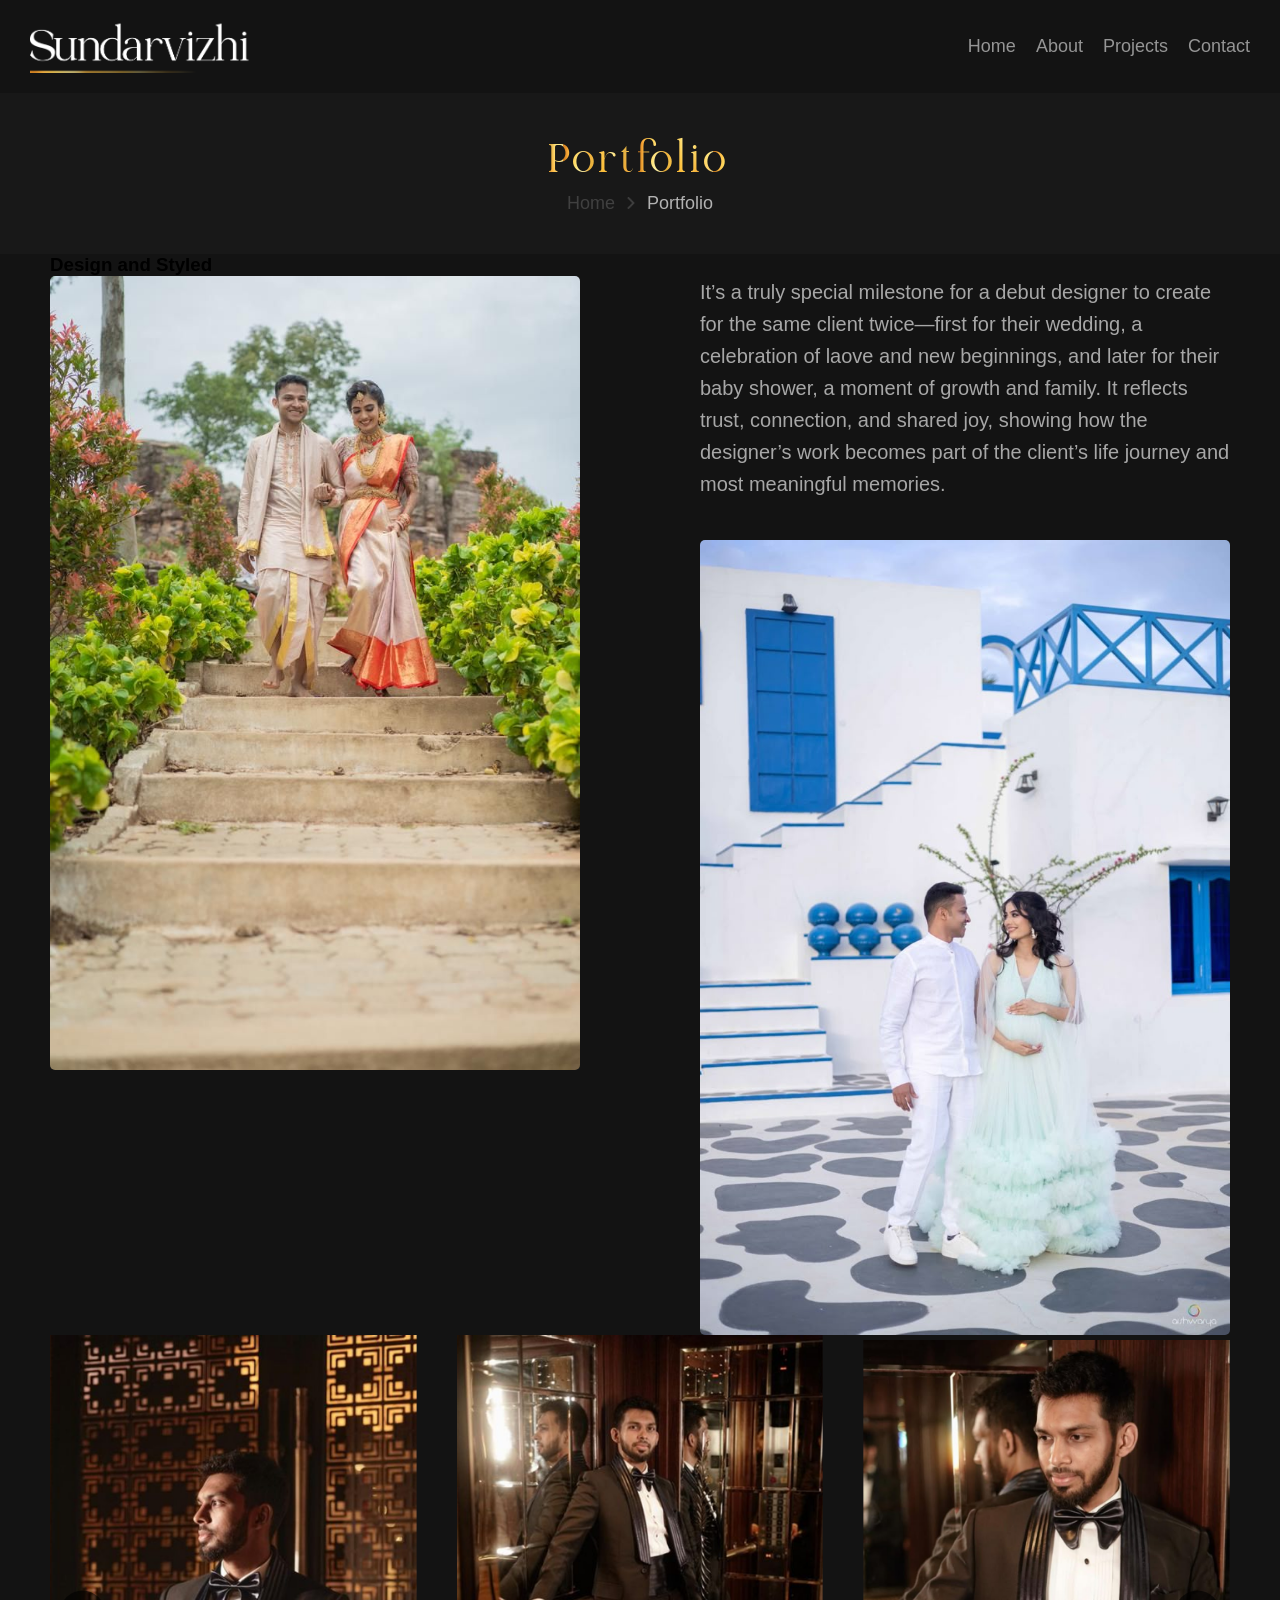
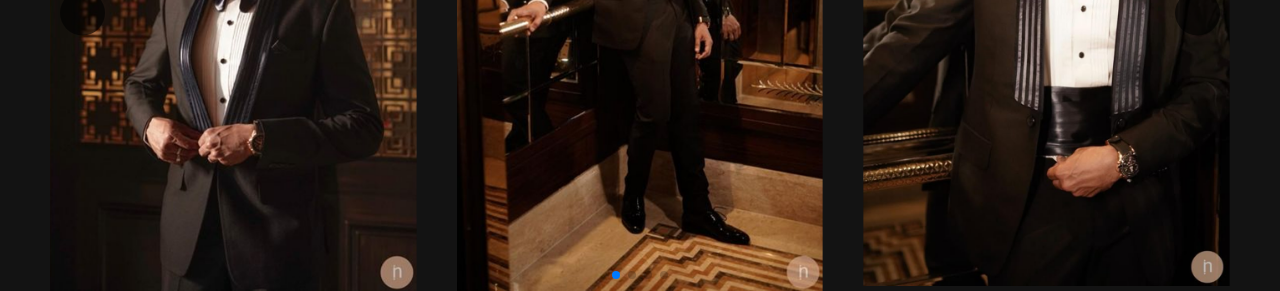
==== Portfolio.html @ bf9a698c "initial commit" ====
<!DOCTYPE html>
<html lang="en">
<head>
    <meta charset="UTF-8">
    <meta name="viewport" content="width=device-width, initial-scale=1.0">
    <title>Document</title>
     <link rel="stylesheet" href="https://cdn.jsdelivr.net/npm/swiper@11/swiper-bundle.min.css" />
    <link rel="stylesheet" href="css/style.css">
    <link rel="stylesheet" href="css/portfolio.css">
</head>
<body>
     <header>
            <div class="header-inner">
                <!-- Logo -->
                <div class="logo">
                    <div class="img-wrapper">
                        <img src="images/Logo.png" alt="Sundarvizhi">
                    </div>
                </div>

                <!-- NavBar -->
                 <div class="navbar">
                    <nav>
                        <ul>
                            <li><a href="">Home</a></li>
                            <li><a href="">About</a></li>
                            <li><a href="">Projects</a></li>
                            <li><a href="">Contact</a></li>
                        </ul>
                    </nav>
                 </div>
            </div>

    </header>

    <div class="breadcrumbs-wrapper">
        <div class="container">
            <h2 class="breadcrumb-title">Portfolio</h2>
            <div class="breadcrumbs-nav">
                <ul>
                    <li><a href="">Home</a></li>
                    <li><img src="images/right.png" width="12px"></li>
                    <li><a href="" class="active">Portfolio</a></li>
                </ul>
            </div>
        </div>
    </div>

    <div class="portfolio-page">
        <div class="container">
            <div class="design-and-styed">
                <div class="portfolio-header">
                    <h3>Design and Styled</h3>
                    <div class="cilent-box wedd-and-babyshower">
                        <div class="image-grid">
                            <div class="image-column">
                                <img src="images/Design-Styled/Wed-1.JPG" alt="">
                            </div>
                            <div class="image-column">
                                <div class="content">
                                    <p>It’s a truly special milestone for a debut designer to create for the same client twice—first for their wedding, a celebration of laove and new beginnings, and later for their baby shower, a moment of growth and family. It reflects trust, connection, and shared joy, showing how the designer’s work becomes part of the client’s life journey and most meaningful memories.</p>
                                </div>
                                <img src="images/Design-Styled/babyshower.JPG" alt="">
                            </div>
                        </div>
                    </div>
                    <div class="cilent-image-slider">
                        <div class="cilent-slider-inner">
                            <div class="cilent-slider">
                                <div class="swiper-wrapper">
                                    <div class="swiper-slide">
                                        <img src="images/Design-Styled/SET-1-1.png" alt="">
                                    </div>
                                    <div class="swiper-slide">
                                        <img src="images/Design-Styled/SET-1-2.png" alt="">
                                    </div>
                                    <div class="swiper-slide">
                                        <img src="images/Design-Styled/SET-1-3.png" alt="">
                                    </div>

                                    <div class="swiper-slide">
                                        <img src="images/Design-Styled/SET-2-1.png" alt="">
                                    </div>
                                    <div class="swiper-slide">
                                        <img src="images/Design-Styled/SET-2-2.png" alt="">
                                    </div>
                                    <div class="swiper-slide">
                                        <img src="images/Design-Styled/SET-2-3.png" alt="">
                                    </div>
                                    
                                    <div class="swiper-slide">
                                        <img src="images/Design-Styled/SET-3-1.png" alt="">
                                    </div>
                                    <div class="swiper-slide">
                                        <img src="images/Design-Styled/SET-3-2.png" alt="">
                                    </div>
                                    <div class="swiper-slide">
                                        <img src="images/Design-Styled/SET-3-3.png" alt="">
                                    </div>

                                    <div class="swiper-slide">
                                        <img src="images/Design-Styled/SET-4-1.png" alt="">
                                    </div>
                                    <div class="swiper-slide">
                                        <img src="images/Design-Styled/SET-4-2.png" alt="">
                                    </div>
                                    <div class="swiper-slide">
                                        <img src="images/Design-Styled/SET-4-3.png" alt="">
                                    </div>
                                </div>
                        

                                <!-- Pagination -->
                                <div class="swiper-pagination"></div>

                                <!-- Navigation arrows -->
                                <div class="custom-prev"></div>
                                <div class="custom-next"></div>

                        </div>
                    </div>
                    </div>
                </div>
            </div>
        </div>
    </div>

<script src="https://cdn.jsdelivr.net/npm/swiper@11/swiper-bundle.min.js"></script>
<script>

const swiper = new Swiper(".cilent-slider", {
    loop: true,
    spaceBetween: 40,
    slidesPerView: 3, 
     slidesPerGroup: 3, 

    pagination: {
        el: ".swiper-pagination",
        clickable: true,
    },
    navigation: {
        nextEl: ".custom-next",
        prevEl: ".custom-prev",
    },
});
</script>
</body>
</html>
---- css/style.css ----
/* ------- Font Importing ------- */

/* Olivera */
@font-face {
    font-family: 'Olivera';
    src: url('/Fonts/Olivera.woff2') format('woff2'),
        url('/Fonts/Olivera.woff') format('woff');
    font-weight: normal;
    font-style: normal;
    font-display: swap;
}

/* Inter */
@import url('https://fonts.googleapis.com/css2?family=Inter:ital,opsz,wght@0,14..32,100..900;1,14..32,100..900&family=Plus+Jakarta+Sans:ital,wght@0,200..800;1,200..800&display=swap');

@import url('https://fonts.googleapis.com/css2?family=Raleway:ital,wght@0,100..900;1,100..900&display=swap');
/* ----- Root Variable ----- */
:root{
  --primary-color:#131313;
  --secondary-color:#F4B03D;
    --primary-font:"Raleway", sans-serif;
  --secondary-font:'Olivera';
}


/* ------ Overall Style ------ */

*{
  margin: 0;
  padding: 0;
  box-sizing: border-box;
}

body{
  font-family: var(--primary-font);
  margin: 0;
  padding: 0;
  background-color: var(--primary-color);
}
img{
    display: block;
    margin: 0 auto;
    max-width: 100%;
}
.heading {
    font-size: 80px;
    font-family: var(--secondary-font);
    text-align: center;
    color: #f5f5f5;
    font-weight: 100;
    letter-spacing: 2px;
}
.container{
    max-width: 1420px;
    padding: 0px 50px;
    margin: 0 auto;
}

/* ----- Header -----*/
.hero-section{
    position: relative;
}
.hero-section:before{
    content: '';
    background-color: #303030;
    width: 50%;
    height: 80vh;
    border-radius: 50%;
    position: absolute;
    top: 0;
    left: 50%;
    filter: blur(300px);
    transform: translateX(-50%);
}
.logo {
    width: 220px;
}
.header-inner {
    display: flex;
    justify-content: space-between;
    align-items: center;
    padding: 20px 30px;
}
.navbar ul {
    display: flex;
    gap: 20px;
    margin: 0;
    padding: 0;
    list-style: none;
}
.navbar ul li a {
    display: inline-block;
    text-decoration: none;
    color: #959595;
    font-size:18px;
    font-weight: 400;   
}
.navbar ul li a:hover{
    color: #fff;
}
.hero-content {
    text-align: center;
    padding: 40px 0px;
    font-family: var(--secondary-font);
    color:#fff;
    position: relative;
}
.hero-content h3{
    font-size:92px;
    letter-spacing:5px;
    font-weight:lighter;
    color:#e5e5e5;
}
.hero-content h1{
    font-size: 140px;
    letter-spacing: 5px;
    font-weight: lighter;
    background-image: url(../images/text-bg.png);
    background-size: cover;
    background-position: center;
    -webkit-background-clip: text;
    color: transparent;
    margin-top: -15px;
    margin-bottom: -15px;
    font-weight:lighter;
}
.hero-content h2{
    font-size:52px;
    letter-spacing:5px;
    font-weight:lighter;
    color:#e5e5e5;  
    font-weight:lighter;
}

.hero-image{
    position: relative;
}
.grid-container {
  display: flex;
  flex-wrap: wrap;
  padding: 0 4px;
  position: relative;
  z-index: 3;
}
.column {
  flex: 20%;
  max-width: 25%;
  padding: 5px 8px;
}
.column img {
  margin-top: 8px;
  vertical-align: middle;
  width: 100%;
}
.hero-image img {
    border-radius: 10px;
}
.hero-image .grid-container .column:first-child {
    padding-top: 100px;
}
.hero-image .grid-container .column:nth-child(3) {
    padding-top: 130px;
}
.hero-image .grid-container .column:nth-child(4) {
    padding-top: 30px;
}
.hero-image {
    padding-top: 100px;
}
.hero-pattern-one {
    position: absolute;
    top: 0%;
    left: 0;
}
.hero-pattern-two {
    position: absolute;
    top: 0;
    right: 0;
}


/* Portfolio */
.portfolio{
    background-image: url('../images/portfolio-bg.png');
    background-position: 100% 5%;
    background-repeat: no-repeat;
    background-size: cover;
    padding: 60px 0px;
}
.portfolio-tab {
    padding-top: 50px;
}
.tabs {
  display: flex;
  gap: 10px;
  margin-bottom: 20px;
  justify-content: center;
}
.tab-btn {
  padding: 10px 20px;
  border: none;
  background: #ddd;
  cursor: pointer;
  transition: 0.3s;
  border-radius: 4px;
}
.tab-btn.active {
  background: #333;
  color: #fff;
}
.tab-content {
  display: none;
  padding: 20px;
  background: #f7f7f7;
  border-radius: 4px;
}
.tab-content.active {
  display: block;
}
/* Custom Arrows */
.custom-prev,
.custom-next {
  position: absolute;
  top: 50%;
  transform: translateY(-50%);
  background: rgba(0,0,0,0.6);
  color: #fff;
  font-size: 30px;
  width: 45px;
  height: 45px;
  border-radius: 50%;
  display: flex;
  justify-content: center;
  align-items: center;
  cursor: pointer;
  z-index: 10;
}

.custom-prev { left: 10px; }
.custom-next { right: 10px; }

.custom-prev:hover,
.custom-next:hover {
  background: rgba(0,0,0,0.8);
}
---- css/portfolio.css ----
.breadcrumbs-wrapper {
    padding: 40px 0px;
    background-color: #181818;
    text-align: center;
}
.breadcrumb-title{
    font-family: var(--secondary-font);
    font-size: 50px;
    letter-spacing: 5px;
    font-weight: lighter;
    background-image: url(../images/text-bg.png);
    background-size: contain;
    background-position: 60% 0%;
    -webkit-background-clip: text;
    color: transparent;
    font-weight:lighter;
}
.breadcrumbs-nav ul {
    display: flex;
    justify-content: center;
    align-items: center;
    gap: 10px;
    margin: 0;
    padding: 0;
    padding-top: 10px;
    list-style: none;
}
.breadcrumbs-nav ul li a {
    display: inline-block;
    text-decoration: none;
    color: #404040;
    font-size:18px;
    font-weight: 300;  
}
.breadcrumbs-nav ul li a.active{
    color: #b2b2b2;
    cursor:auto;
}

.image-grid{
    display: flex;
    flex-wrap: wrap;
    position: relative;
    z-index: 3;
    width: 100%;
    gap: 120px;
}
.wedd-and-babyshower .image-column{
    flex: calc(50% - 120px);
}
.image-column img{
    border-radius: 5px;
}
.content p{
    font-size: 20px;
    line-height: 32px;
    color: #A7A7A7;
    font-weight: 300;
    padding-bottom: 40px;
}
.cilent-image-slider{
    position: relative;
}
.cilent-slider{
    overflow: hidden;
}
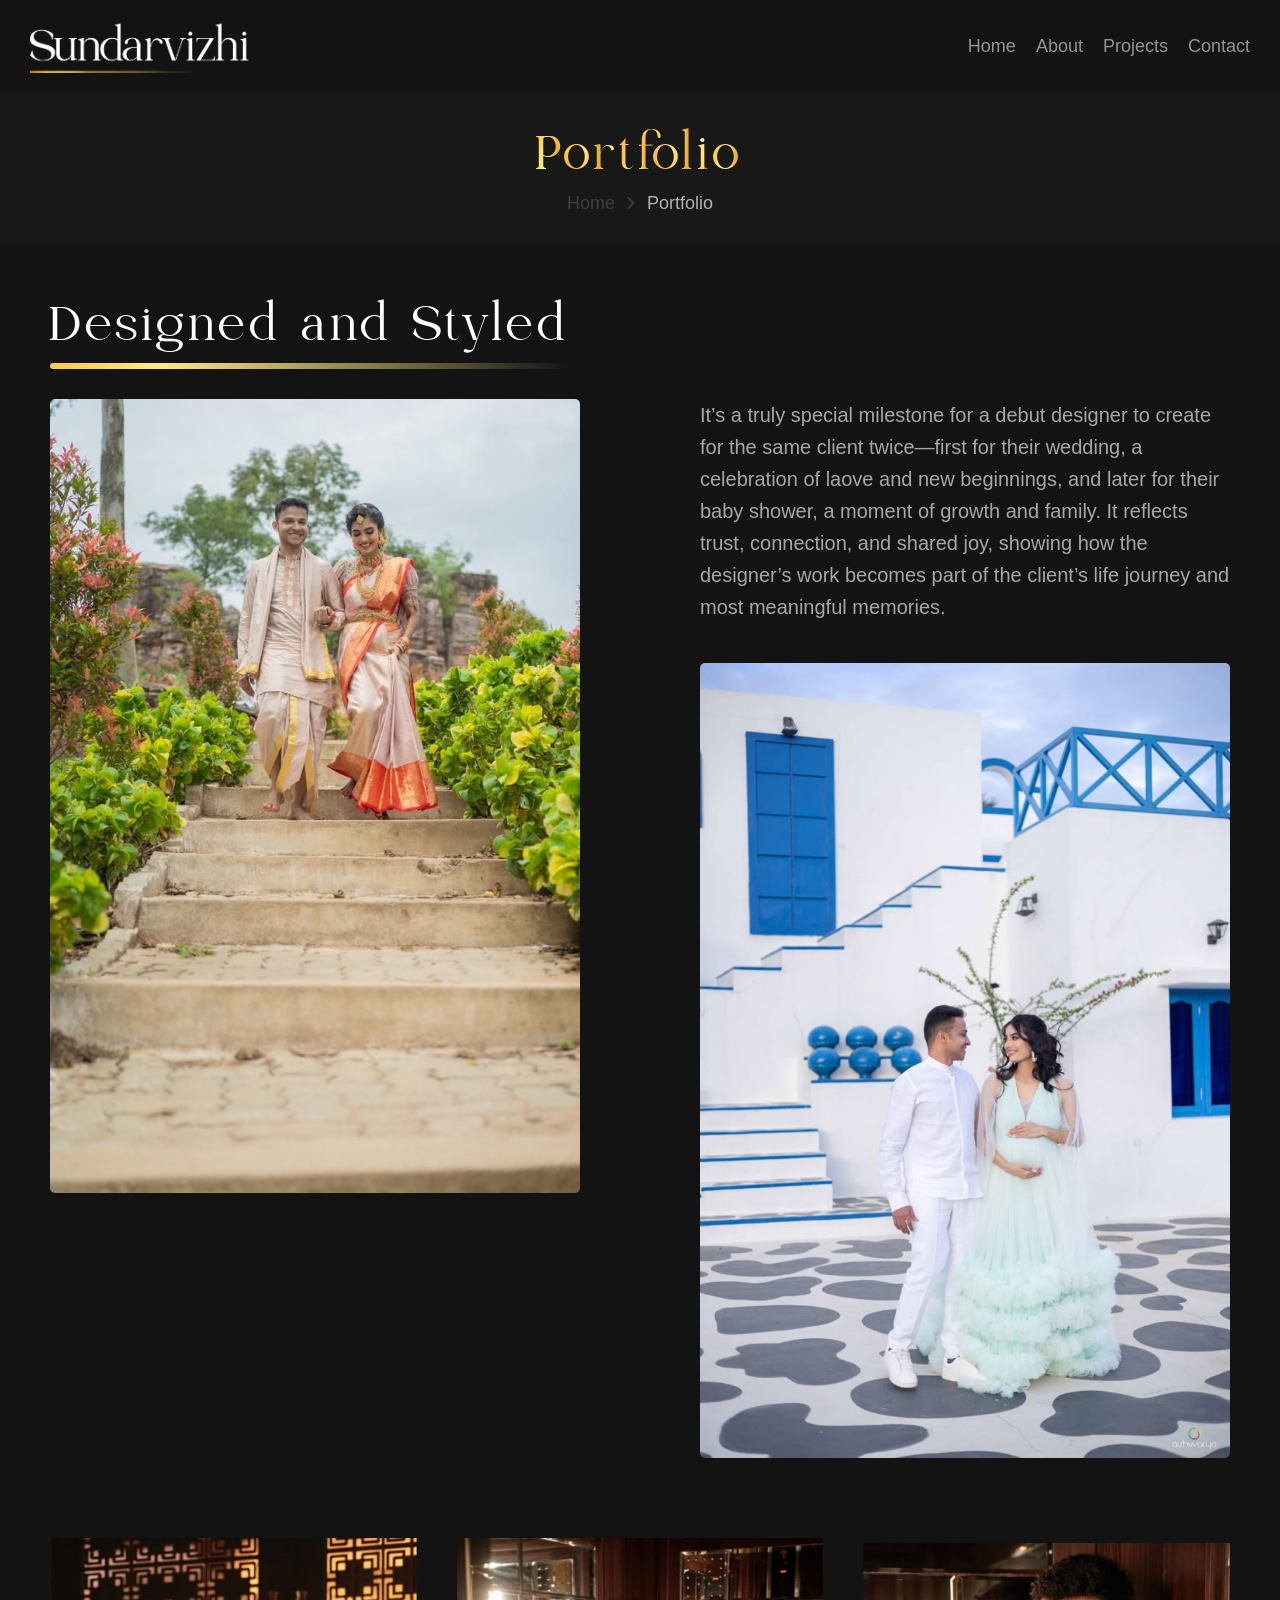
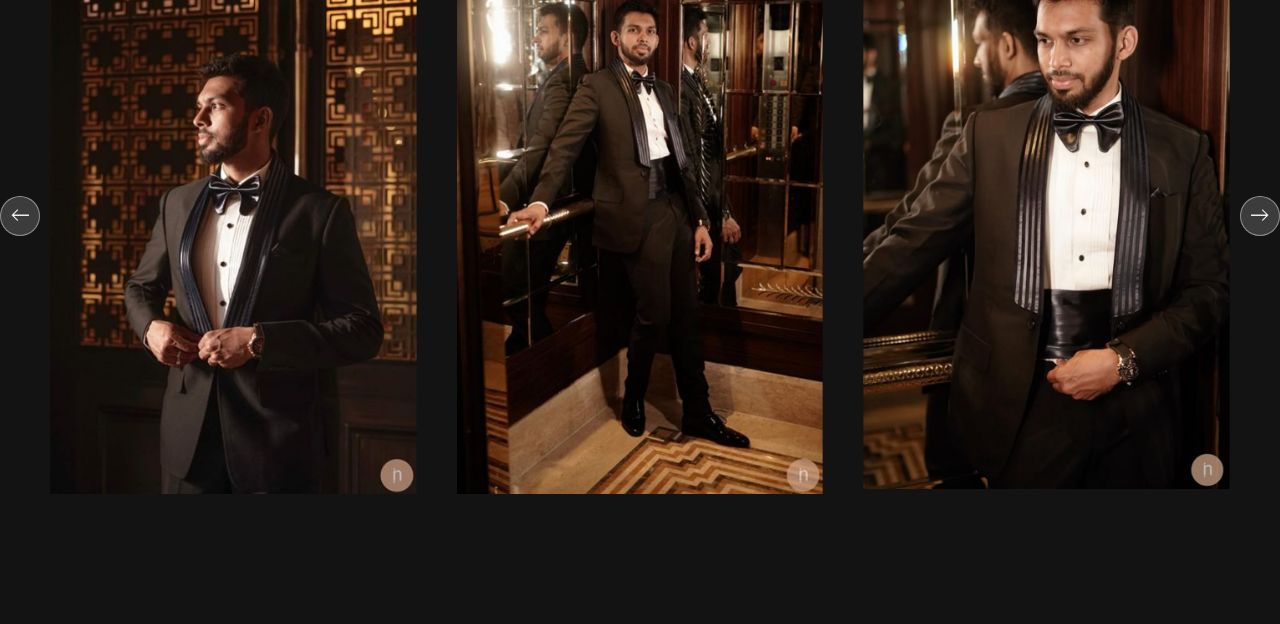
==== commit a723a3f2: "second commit" ====
--- a/Portfolio.html
+++ b/Portfolio.html
@@ -32,15 +32,16 @@
             </div>
 
     </header>
+    
 
     <div class="breadcrumbs-wrapper">
         <div class="container">
             <h2 class="breadcrumb-title">Portfolio</h2>
             <div class="breadcrumbs-nav">
                 <ul>
-                    <li><a href="">Home</a></li>
+                    <li><a href="index.html">Home</a></li>
                     <li><img src="images/right.png" width="12px"></li>
-                    <li><a href="" class="active">Portfolio</a></li>
+                    <li><a href="Portfolio.html" class="active">Portfolio</a></li>
                 </ul>
             </div>
         </div>
@@ -48,9 +49,9 @@
 
     <div class="portfolio-page">
         <div class="container">
-            <div class="design-and-styed">
+            <div class="design-and-styed" id="design-and-styed">
                 <div class="portfolio-header">
-                    <h3>Design and Styled</h3>
+                    <h3>Designed and Styled</h3>
                     <div class="cilent-box wedd-and-babyshower">
                         <div class="image-grid">
                             <div class="image-column">
@@ -65,7 +66,8 @@
                         </div>
                     </div>
                     <div class="cilent-image-slider">
-                        <div class="cilent-slider-inner">
+                        <div class="container">
+                            <div class="cilent-slider-inner">
                             <div class="cilent-slider">
                                 <div class="swiper-wrapper">
                                     <div class="swiper-slide">
@@ -110,20 +112,39 @@
                                 </div>
                         
 
-                                <!-- Pagination -->
-                                <div class="swiper-pagination"></div>
 
-                                <!-- Navigation arrows -->
-                                <div class="custom-prev"></div>
-                                <div class="custom-next"></div>
+                                
 
+                            </div>
+                            <!-- Navigation arrows -->
+                                <div class="custom-button-next">
+                                    <img src="images/right-arrow.png" alt="">
+                                </div>
+                                <div class="custom-button-prev">
+                                    <img src="images/left-arrow.png" alt="">
+                                </div>
                         </div>
-                    </div>
+                        </div>
                     </div>
                 </div>
             </div>
         </div>
     </div>
+
+    <footer style="display: none;">
+        <div class="container">
+            <div class="footer-inner">
+                <div class="footer-logo">
+                    <img src="images/Logo.png" alt="logo">
+                </div>
+                <div class="footer-menu">
+                    <ul>
+                        <li><a href="index.html">Home</a></li>
+                    </ul>
+                </div>
+            </div>
+        </div>
+    </footer>
 
 <script src="https://cdn.jsdelivr.net/npm/swiper@11/swiper-bundle.min.js"></script>
 <script>
@@ -139,8 +160,8 @@
         clickable: true,
     },
     navigation: {
-        nextEl: ".custom-next",
-        prevEl: ".custom-prev",
+        nextEl: ".custom-button-next",
+        prevEl: ".custom-button-prev",
     },
 });
 </script>
--- a/css/style.css
+++ b/css/style.css
@@ -18,7 +18,7 @@
 :root{
   --primary-color:#131313;
   --secondary-color:#F4B03D;
-    --primary-font:"Raleway", sans-serif;
+  --primary-font:"Raleway", sans-serif;
   --secondary-font:'Olivera';
 }
 
@@ -29,6 +29,7 @@
   margin: 0;
   padding: 0;
   box-sizing: border-box;
+  scroll-behavior: smooth;
 }
 
 body{
@@ -165,7 +166,7 @@
     padding-top: 30px;
 }
 .hero-image {
-    padding-top: 100px;
+    padding: 100px 0px;
 }
 .hero-pattern-one {
     position: absolute;
@@ -177,69 +178,133 @@
     top: 0;
     right: 0;
 }
+/* ----- About Me ----- */
+.about-section {
+    padding: 100px 0px;
+    background-color: #202020;
+}
+.about-inner {
+    display: flex;
+    gap: 50px;
+}
+.about-image{
+    flex:40%
+}
+.about-content{
+    flex:60%;
+}
+.about-content p{
+    font-size:18px;
+    line-height:28px;
+    color:#959595;
+    margin-bottom:10px;
+}
+.about-content h3{
+    text-align:left;
+}
+.about-content h4{
+    font-size: 22px;
+    color:#959595;
+    margin-bottom: 15px;
+    font-weight: 500;
+}
+.gold-text{
+    background-image: url(../images/text-bg.png);
+    background-size: cover;
+    background-position: center;
+    -webkit-background-clip: text;
+    color: transparent;
+}
+
 
 
 /* Portfolio */
 .portfolio{
-    background-image: url('../images/portfolio-bg.png');
+    background-image: url('../images/portfolio-bg-new.png');
     background-position: 100% 5%;
     background-repeat: no-repeat;
     background-size: cover;
     padding: 60px 0px;
 }
 .portfolio-tab {
-    padding-top: 50px;
+    padding-top: 40px;
 }
 .tabs {
+  font-family: var(--primary-font);
   display: flex;
   gap: 10px;
-  margin-bottom: 20px;
+  margin-bottom: 50px;
   justify-content: center;
 }
 .tab-btn {
-  padding: 10px 20px;
-  border: none;
-  background: #ddd;
+  padding: 15px 20px;
+  border: 1px solid #cccccc2a;  
+  background: #333;
+  color: #fff;
+  min-width: 150px;
+  font-family: var(--primary-font);
   cursor: pointer;
   transition: 0.3s;
-  border-radius: 4px;
+  border-radius: 25px;
 }
 .tab-btn.active {
-  background: #333;
-  color: #fff;
+  background: #ddd;
+  color: #000;
 }
 .tab-content {
   display: none;
-  padding: 20px;
-  background: #f7f7f7;
   border-radius: 4px;
+  position: relative;
+  padding: 0px 50px;
 }
 .tab-content.active {
   display: block;
 }
 /* Custom Arrows */
-.custom-prev,
-.custom-next {
+.swiper{
+  position: relative;
+}
+.custom-button-next, .custom-button-prev{
   position: absolute;
+  width: 40px;
+  height: 40px;
+  border-radius: 50%;
+  background-color: #ffffff2d;
+  border: 1px solid #ffffff6f;
+  padding: 10px;
   top: 50%;
   transform: translateY(-50%);
-  background: rgba(0,0,0,0.6);
-  color: #fff;
-  font-size: 30px;
-  width: 45px;
-  height: 45px;
-  border-radius: 50%;
-  display: flex;
-  justify-content: center;
-  align-items: center;
+  z-index: 10;
   cursor: pointer;
-  z-index: 10;
-}
-
-.custom-prev { left: 10px; }
-.custom-next { right: 10px; }
-
-.custom-prev:hover,
-.custom-next:hover {
-  background: rgba(0,0,0,0.8);
-}
+}
+.custom-button-next{
+  right: 0px;
+}
+.custom-button-prev{
+  left: -0px;
+}
+.custom-button-next img, .custom-button-prev img{
+  transform: translateY(-4px);
+}
+.explore-btn {
+    padding-top: 40px;
+    text-align: center;
+}
+.explore-btn a {
+    display: inline-flex;
+    align-items: center;
+    gap: 10px;
+    color: #959595;
+    font-size: 18px;
+    padding: 10px 20px;
+    justify-content: center;
+    border: 1px solid #959595;
+    text-decoration: none;
+    border-radius: 30px;
+}
+.explore-btn a img{
+  width: 20px;
+  margin: 0;
+  transform: translateY(1px);
+}
+
--- a/css/portfolio.css
+++ b/css/portfolio.css
@@ -1,11 +1,11 @@
 .breadcrumbs-wrapper {
-    padding: 40px 0px;
+    padding: 30px 0px;
     background-color: #181818;
     text-align: center;
 }
 .breadcrumb-title{
     font-family: var(--secondary-font);
-    font-size: 50px;
+    font-size: 60px;
     letter-spacing: 5px;
     font-weight: lighter;
     background-image: url(../images/text-bg.png);
@@ -13,6 +13,31 @@
     background-position: 60% 0%;
     -webkit-background-clip: text;
     color: transparent;
+    font-weight:lighter;
+}
+.portfolio-page{
+    padding: 50px 0px;
+}
+.portfolio-header h3{
+    display: inline-block;
+    position: relative;
+    padding-bottom: 15px;
+    margin-bottom:30px;
+}
+.portfolio-header h3:before{
+    content:'';
+    position: absolute;
+    background-image: linear-gradient( to right, #FFC74E 0%, #FFE986 21%, #ffe98600 100%);
+    width:100%;
+    height:6px;
+    bottom:0;
+    border-radius:20px;
+}
+.portfolio-header h3 {
+    font-family: var(--secondary-font);
+    font-size: 60px;
+    letter-spacing: 5px;
+    color: #fff;
     font-weight:lighter;
 }
 .breadcrumbs-nav ul {
@@ -60,6 +85,8 @@
 }
 .cilent-image-slider{
     position: relative;
+    margin: 0px -50px;
+    padding: 80px 0px;
 }
 .cilent-slider{
     overflow: hidden;
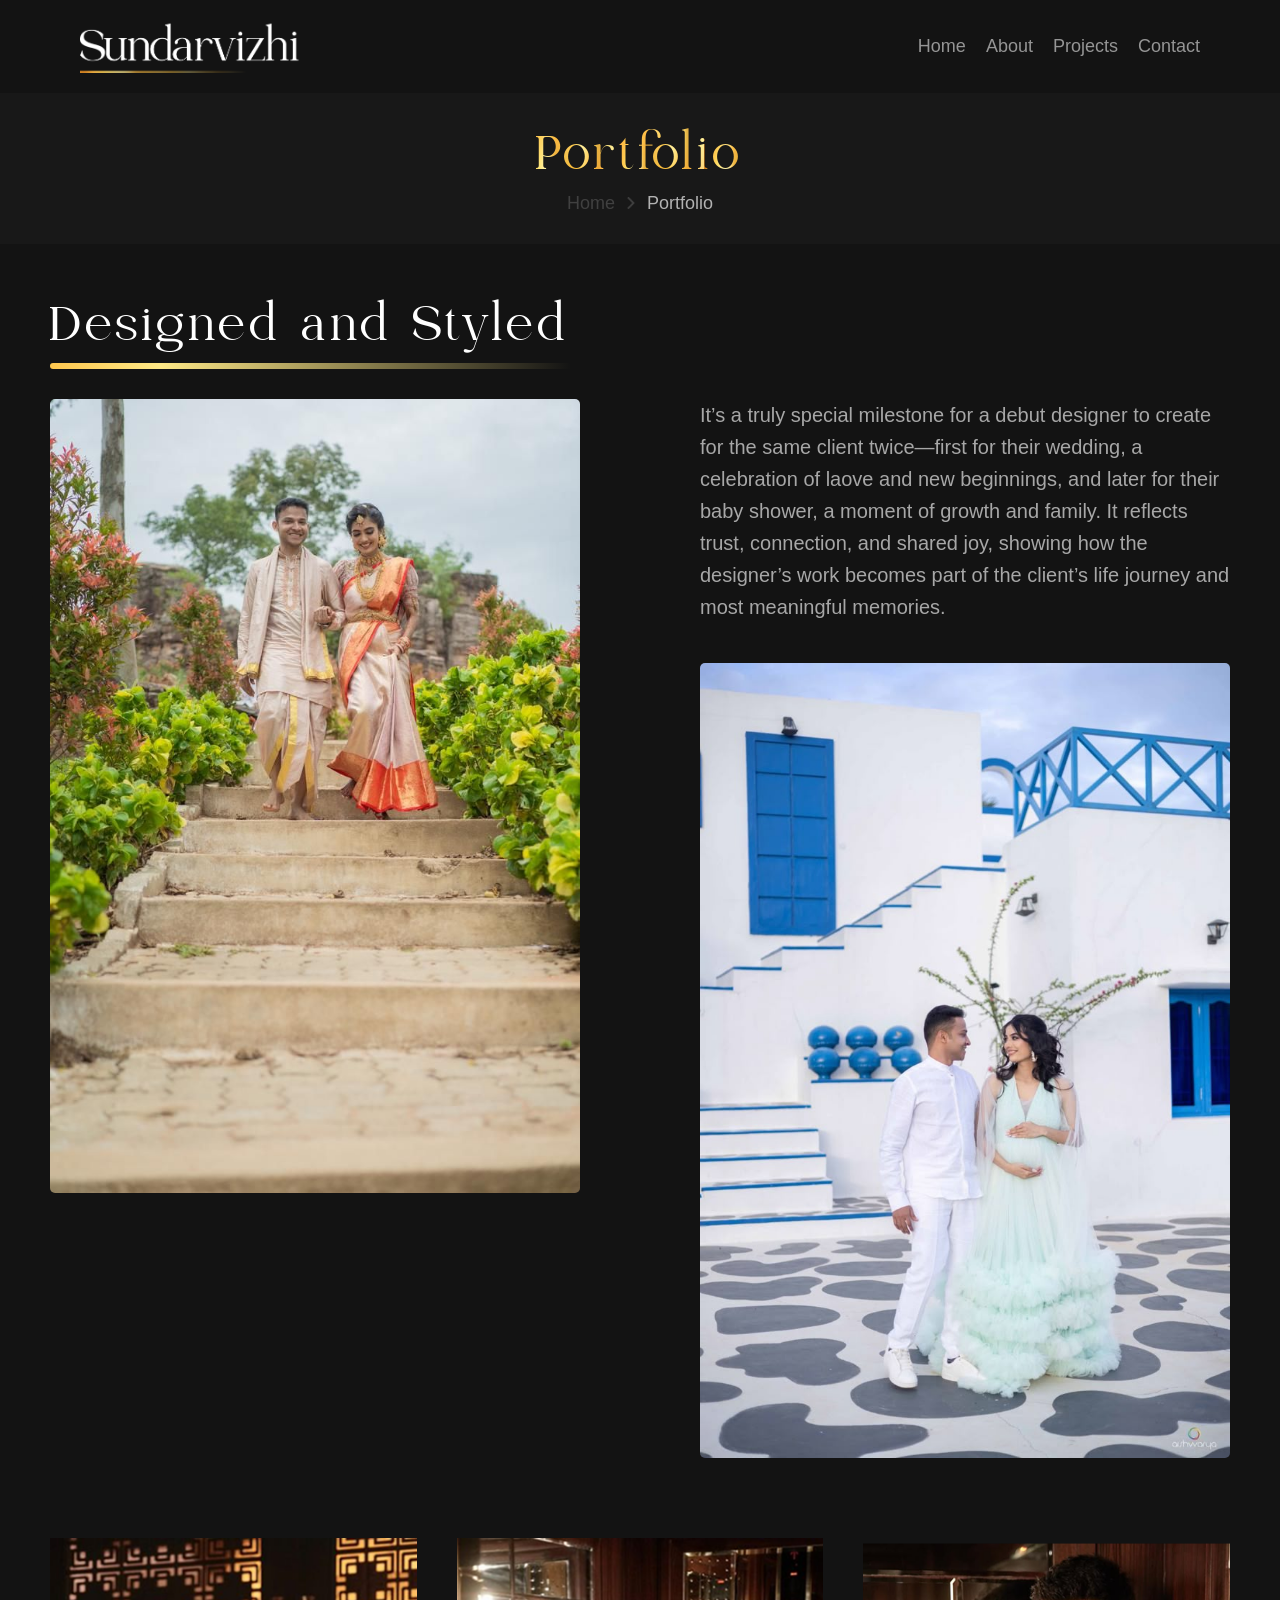
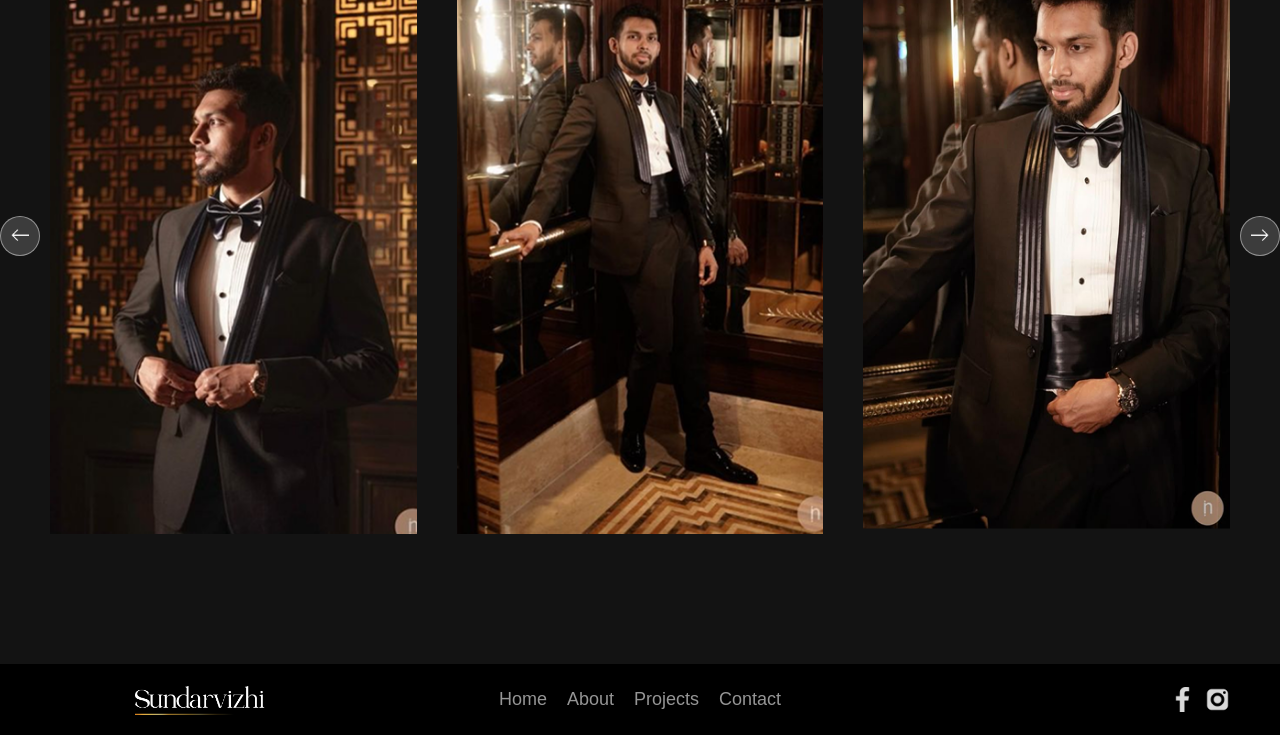
==== commit 41e03619: "homepage" ====
--- a/Portfolio.html
+++ b/Portfolio.html
@@ -3,14 +3,15 @@
 <head>
     <meta charset="UTF-8">
     <meta name="viewport" content="width=device-width, initial-scale=1.0">
-    <title>Document</title>
+    <title>Sudarvizhi-Portfolio</title>
      <link rel="stylesheet" href="https://cdn.jsdelivr.net/npm/swiper@11/swiper-bundle.min.css" />
     <link rel="stylesheet" href="css/style.css">
     <link rel="stylesheet" href="css/portfolio.css">
 </head>
 <body>
-     <header>
-            <div class="header-inner">
+      <header>
+            <div class="container">
+                <div class="header-inner">
                 <!-- Logo -->
                 <div class="logo">
                     <div class="img-wrapper">
@@ -22,16 +23,17 @@
                  <div class="navbar">
                     <nav>
                         <ul>
-                            <li><a href="">Home</a></li>
-                            <li><a href="">About</a></li>
-                            <li><a href="">Projects</a></li>
-                            <li><a href="">Contact</a></li>
+                            <li><a href="index.html">Home</a></li>
+                            <li><a href="#about">About</a></li>
+                            <li><a href="#projects">Projects</a></li>
+                            <li><a href="mailto:test@gmail.com">Contact</a></li>
                         </ul>
                     </nav>
                  </div>
+                </div>
             </div>
 
-    </header>
+        </header>
     
 
     <div class="breadcrumbs-wrapper">
@@ -131,19 +133,30 @@
         </div>
     </div>
 
-    <footer style="display: none;">
-        <div class="container">
-            <div class="footer-inner">
-                <div class="footer-logo">
-                    <img src="images/Logo.png" alt="logo">
+    <footer>
+       <div class="container">
+         <div class="footer-inner">
+            <div class="logo">
+                <img src="images/Logo.png" alt="">
+            </div>
+            <div class="navbar">
+                <ul>
+                    <li><a href="index.html">Home</a></li>
+                    <li><a href="#about">About</a></li>
+                    <li><a href="#projects">Projects</a></li>
+                    <li><a href="mailto:test@gmail.com">Contact</a></li>
+                </ul>
+            </div>
+            <div class="footer-icon">
+                <div class="icon-box">
+                    <img src="images/FB.png" alt="">
                 </div>
-                <div class="footer-menu">
-                    <ul>
-                        <li><a href="index.html">Home</a></li>
-                    </ul>
+                <div class="icon-box">
+                    <img src="images/Instagram.png" alt="">
                 </div>
             </div>
         </div>
+       </div>
     </footer>
 
 <script src="https://cdn.jsdelivr.net/npm/swiper@11/swiper-bundle.min.js"></script>
--- a/css/style.css
+++ b/css/style.css
@@ -52,7 +52,7 @@
     letter-spacing: 2px;
 }
 .container{
-    max-width: 1420px;
+    max-width: 1520px;
     padding: 0px 50px;
     margin: 0 auto;
 }
@@ -132,7 +132,6 @@
     color:#e5e5e5;  
     font-weight:lighter;
 }
-
 .hero-image{
     position: relative;
 }
@@ -181,7 +180,7 @@
 /* ----- About Me ----- */
 .about-section {
     padding: 100px 0px;
-    background-color: #202020;
+    background-image:linear-gradient(to bottom ,#131313 0%,#202020 20% ,#202020 80%,#131313 100%) ;
 }
 .about-inner {
     display: flex;
@@ -205,7 +204,7 @@
 .about-content h4{
     font-size: 22px;
     color:#959595;
-    margin-bottom: 15px;
+    margin: 15px 0px;
     font-weight: 500;
 }
 .gold-text{
@@ -246,6 +245,9 @@
   cursor: pointer;
   transition: 0.3s;
   border-radius: 25px;
+}
+.tab-btn:hover{
+    border: 1px solid #ccccccaf; 
 }
 .tab-btn.active {
   background: #ddd;
@@ -302,9 +304,42 @@
     text-decoration: none;
     border-radius: 30px;
 }
+.explore-btn a:hover{
+    color: #ffffff;
+    background-color: #ffffff52;
+}
+.explore-btn a:hover img{
+    opacity: 1;
+}
 .explore-btn a img{
   width: 20px;
   margin: 0;
   transform: translateY(1px);
-}
-
+  opacity: 0.7;
+}
+footer {
+    background: #000;
+    padding: 20px 0px;
+}
+footer .logo img{
+    max-width: 130px;
+}
+.footer-inner {
+    display: flex;
+    align-items: center;
+    justify-content: space-between;
+}
+
+.footer-icon {
+    display: flex;
+    gap: 10px;
+    justify-content: end;
+}
+.footer-icon .icon-box {
+    width: 25px;
+}
+footer .logo,footer .footer-icon {
+    min-width:300px;
+}
+
+
